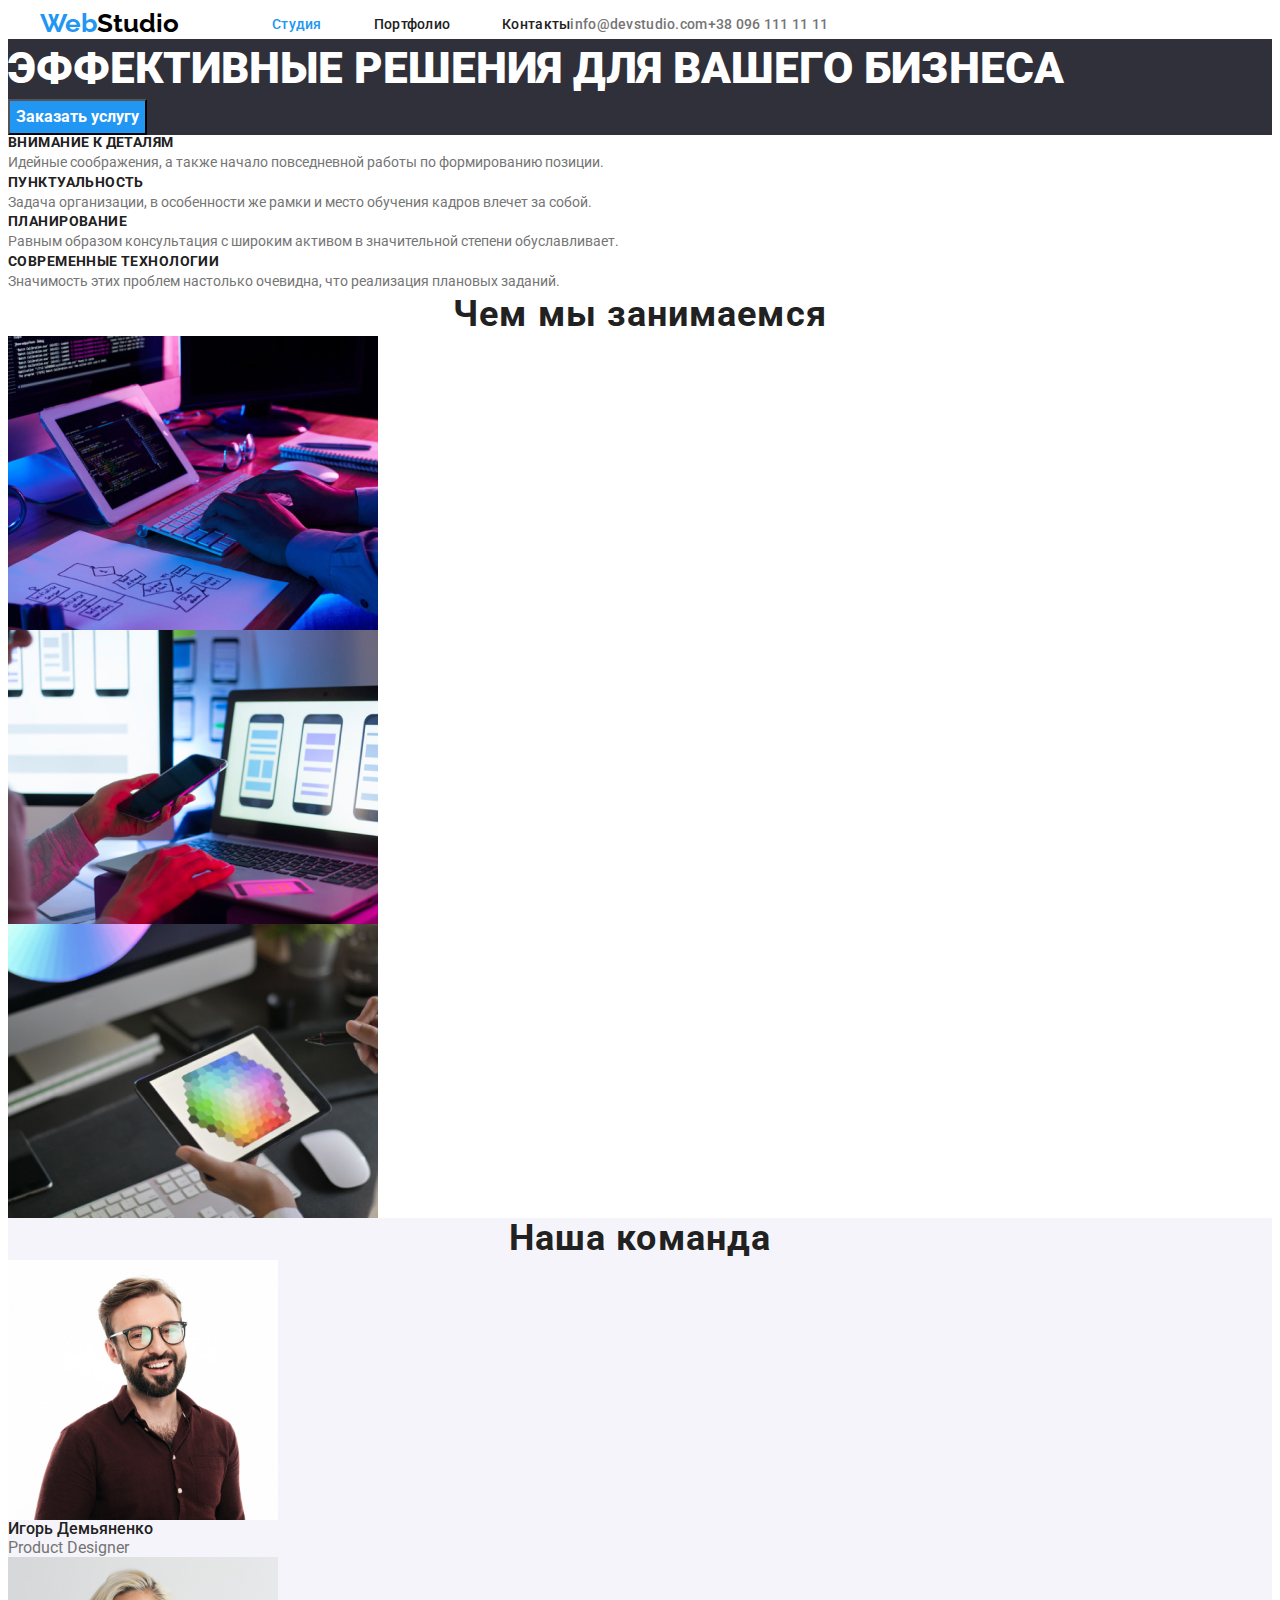
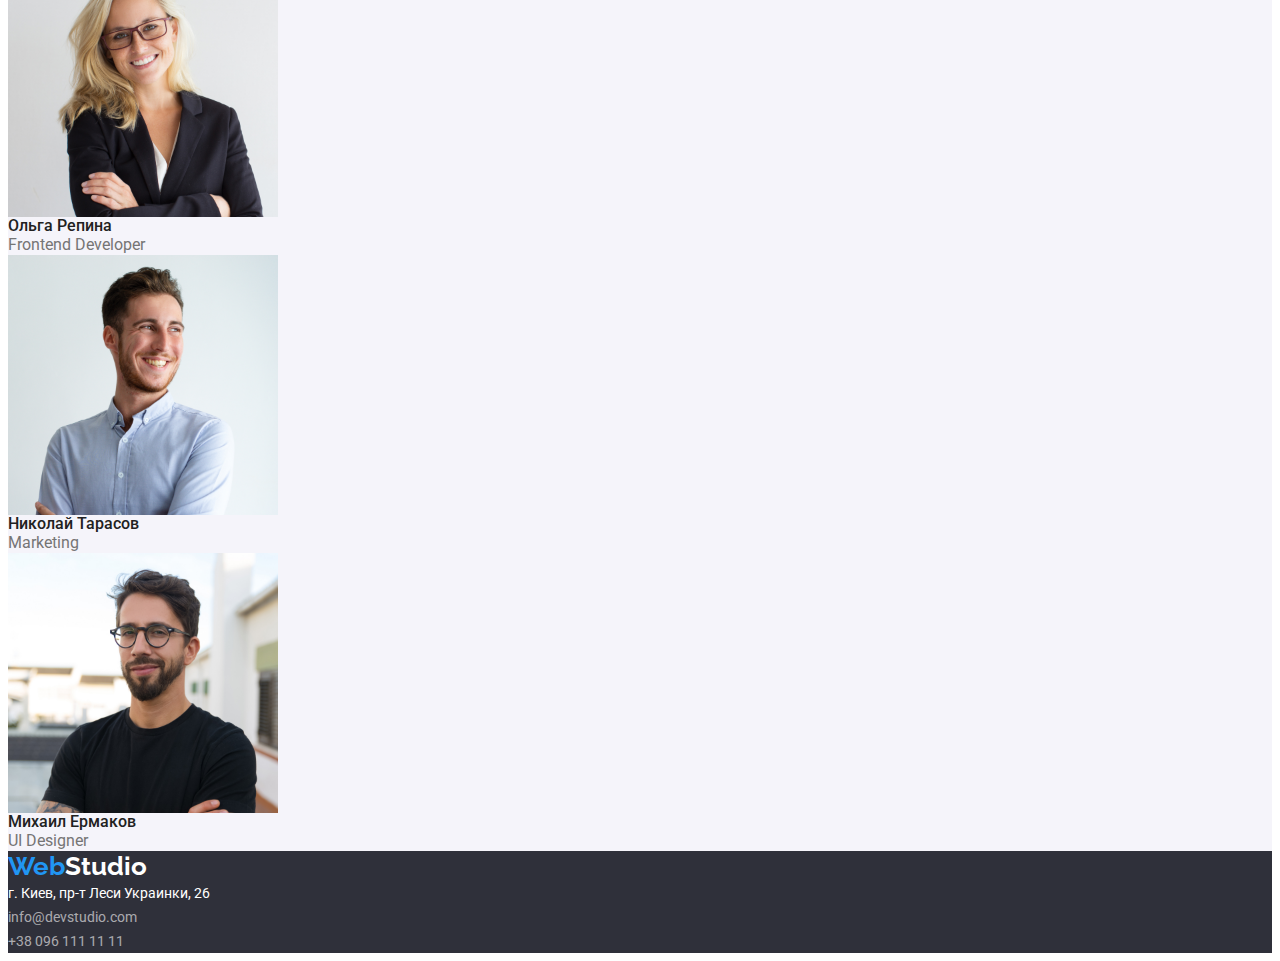
==== index.html @ b684051c "css" ====
<!DOCTYPE html>
<html lang="ru">

<head>
  <meta charset="UTF-8" />
  <meta http-equiv="X-UA-Compatible" content="IE=edge" />
  <meta name="viewport" content="width=device-width, initial-scale=1.0" />
  <title>Студия</title>
  <link rel="preconnect" href="https://fonts.gstatic.com">
  <link rel="preconnect" href="https://fonts.gstatic.com">
  <link
    href="https://fonts.googleapis.com/css2?family=Raleway:wght@400;700&family=Roboto:wght@400;500;700;900&display=swap"
    rel="stylesheet">

  <link rel="stylesheet" href="https://cdnjs.cloudflare.com/ajax/libs/modern-normalize/1.0.0/modern-normalize.min.css"
    integrity="sha512-ISS7cAi1PEhQ8jnbJpJZMd29NlhNj4AWYyLOSp2CE/CsHxTCu+r+t0D2yoJudVrd0/8fTVPUVDzY5Tvli75u/g=="
    crossorigin="anonymous" />
  <link rel="stylesheet" href="./css/styles.css">
</head>

<body class="page">
  <header class="header">
    <div class="container">
      <nav class="navigation">
        <a class="link logo white-logo" href="./index.html"> <span class="logo-color">Web</span>Studio </a>
        <ul class="nav-list list">
          <li class="nav-item">
            <a class="nav-link link active-element" href="./index.html">Студия</a>
          </li>

          <li class="nav-item">
            <a class="nav-link link" href="./portfolio.html">Портфолио</a>
          </li>

          <li class="nav-item">
            <a class="nav-link link" href="">Контакты</a>
          </li>
        </ul>
      </nav>
      <ul class="contact-head list ">
        <li>
          <a class=" mail-link-head link " href="mailto:info@devstudio.com">info@devstudio.com</a>
        </li>
        <li>
          <a class=" tel-link-head link " href="tel:+380961111111">+38 096 111 11 11</a>
        </li>
      </ul>
    </div>

  </header>
  <main>
    <!--HERO-->
    <section class="hero">
      <h1 class="hero-title">ЭФФЕКТИВНЫЕ РЕШЕНИЯ ДЛЯ ВАШЕГО БИЗНЕСА</h1>

      <button class="modal-btn" type="button">Заказать услугу</button>
    </section>
    <!--ADVANTAGES-->
    <section class="advantages">

      <h2 class="visually-hidden">Наши особенности</h2>

      <ul class="list">

        <li class="features">
          <h3 class="features-title">Внимание к деталям</h3>

          <p class="features-paragraph">Идейные соображения, а также начало повседневной работы по
            формированию позиции.</p>
        </li>



        <li class="features">
          <h3 class="features-title">Пунктуальность</h3>
          <p class="features-paragraph">Задача организации, в особенности же рамки и место обучения кадров
            влечет за собой.</p>
        </li>


        <li class="features">
          <h3 class="features-title">Планирование</h3>
          <p class="features-paragraph">Равным образом консультация с широким активом в значительной
            степени обуславливает.</p>
        </li>

        <li class="features">
          <h3 class="features-title">Современные технологии</h3>
          <p class="features-paragraph">Значимость этих проблем настолько очевидна, что реализация плановых
            заданий.</p>
        </li>
      </ul>
    </section>
    <!--ABOUT -->
    <section class="about ">
      <h2 class="title">Чем мы занимаемся</h2>
      <ul class="list">
        <li>
          <img src="./images/about/img-about.jpg" alt="Разработчик пишет код сайта" width="370" height="294" />
        </li>
        <li>
          <img src="./images/about/img-about-test.jpg" alt="Тестировщик проверяет
            работу вебсайта на других устройствах" width="370" height="294" />
        </li>
        <li>
          <img src="./images/about/img-about-des.jpg" alt="Дизайнер подбирает цвета вебсайта" width="370"
            height="294" />
        </li>
      </ul>
    </section>
    <!--OUR-TEAM-->
    <section class="our-team">
      <h2 class="title">Наша команда</h2>
      <ul class="list">
        <li>
          <img src="./images/team/igor-img.jpg" width="270" height="260" alt="Игорь Демьяненко - Дизайнер продуктов" />
          <h3 class="workers-name">Игорь Демьяненко</h3>
          <p lang="en" class="position">Product Designer</p>
        </li>
        <li>
          <img src="./images/team/olga-img.jpg" width="270" height="260" alt="Ольга Репина-фронтенд-разработчик" />
          <h3 class="workers-name">Ольга Репина</h3>
          <p lang="en" class="position">Frontend Developer</p>
        </li>
        <li>
          <img src="./images/team/nikolas-img.jpg" width="270" height="260"
            alt="Николай Тарасов-Маркетинг-UI дизайнер" />

          <h3 class="workers-name">Николай Тарасов</h3>
          <p lang="en" class="position">Marketing</p>
        </li>
        <li>
          <img src="./images/team/misha-img.jpg" width="270" height="260" alt="Михаил Ермаков-UI Designer" />
          <h3 class="workers-name">Михаил Ермаков</h3>
          <p lang="en" class="position">UI Designer</p>
        </li>
      </ul>
    </section>
  </main>
  <!--CONTACTS-->
  <footer class="footer-info">
    <a class="link logo dark-logo " href=""><span class="logo-color">Web</span>Studio </a>
    <address class="contact">
      <ul class="list">
        <li>
          <a class="link address" href="https://goo.gl/maps/Kj9o169cFubhBfax5" target="_blank"
            rel="noopener noreferrer">
            г. Киев, пр-т Леси Украинки, 26
          </a>
        </li>
        <li>
          <a class="link footer-contact" href="mailto:info@devstudio.com">info@devstudio.com</a>
        </li>
        <li>
          <a class="link footer-contact" href="tel:+380961111111">+38 096 111 11 11</a>
        </li>
      </ul>
    </address>
  </footer>
</body>

</html>
---- css/styles.css ----
/* ===============COMPONENTS=============== */
:root {
  --main-font: "Roboto", sans-serif;
  --secondary-font: "Raleway", sans-serif;
  --accent-color: #2196f3;
  --secondary-color: #212121;
  --white-color: #ffffff;
  --black-color: #000000;
  --gray-color: #757575;
}
.container {
  width: 1200px;
  margin: 0 auto;
  padding-left: 15px;
  padding-right: 15px;
}

.list {
  list-style: none;
}

.link {
  text-decoration: none;
}

h1,
h2,
h3,
h4,
h5,
h6,
p {
  margin: 0;
}

ul,
ol,
li {
  margin: 0;
  padding: 0;
}

img {
  display: block;
}

.visually-hidden {
  position: absolute !important;
  clip: rect(1px 1px 1px 1px); /* IE6, IE7 */
  clip: rect(1px, 1px, 1px, 1px);
  padding: 0 !important;
  border: 0 !important;
  height: 1px !important;
  width: 1px !important;
  overflow: hidden;
}
.title {
  font-family: var(--main-font);
  font-weight: 700;
  font-size: 36px;
  line-height: 1.16;
  text-align: center;
  letter-spacing: 0.03em;

  color: var(--secondary-color);
}

.logo-color {
  font-family: var(--secondary-font);
  font-weight: 700;
  font-size: 26px;
  line-height: 1.19;
  color: var(--accent-color);
}
.logo {
  font-family: var(--secondary-font);
  font-weight: 700;
  font-size: 26px;
  line-height: 1.19;
  color: var(--black-color);
}
.logo {
  margin-right: 93px;
}
.white-logo {
  color: var(--black-color);
}
.dark-logo {
  color: var(--white-color);
}

/* ============END COMPONENTS==============*/

/* ========================STYLES INDEX.HTML========================= */
/* ================BODY============= */
.page {
  font-family: var(--main-font);
  background: var(--white-color);
}
/* ================END BODY============= */

/* =========HEADER========= */
.header .container {
  display: flex;
  align-items: center;
}

.navigation {
  display: flex;
  align-items: center;
}

.nav-list {
  display: flex;
  align-items: center;
}

.nav-item:not(:last-child) {
  margin-right: 52px;
}

.contact-head {
  display: flex;
  align-items: center;
}
.nav-link {
  font-family: var(--main-font);
  font-weight: 500;
  font-size: 14px;
  line-height: 1.14;
  letter-spacing: 0.02em;
  color: var(--secondary-color);
}

.nav-link:hover,
.nav-link:focus {
  color: var(--accent-color);
}

.mail-link-head {
  font-family: var(--main-font);
  font-weight: 500;
  font-size: 14px;
  line-height: 1.14;
  letter-spacing: 0.02em;
  color: var(--gray-color);
  margin-left: auto;
}

.mail-link-head:hover,
.mail-link-head:focus {
  color: var(--accent-color);
}
.tel-link-head {
  font-family: var(--main-font);
  font-weight: 500;
  font-size: 14px;
  line-height: 1.14;
  letter-spacing: 0.02em;

  color: var(--gray-color);
}
.tel-link-head:hover,
.tel-link-head:focus {
  color: var(--accent-color);
}

/* =========END HEADER========= */

/* =========HERO========= */
.hero {
  background: #2f303a;
}
.hero-title {
  font-family: var(--main-font);
  font-weight: 900;
  font-size: 44px;
  line-height: 1.36;
  color: var(--white-color);
}

.modal-btn {
  font-family: var(--main-font);
  font-weight: 700;
  font-size: 16px;
  line-height: 1.87;
  color: var(--white-color);
  background-color: var(--accent-color);
}
.modal-btn {
  cursor: pointer;
}

/* =========END HERO========= */

/* =========ADVANTAGES======= */
.advantages {
}
.features-title {
  font-family: var(--main-font);
  font-weight: 700;
  font-size: 14px;
  line-height: 1.14;
  letter-spacing: 0.03em;
  text-transform: uppercase;
  color: var(--secondary-color);
}
.features-paragraph {
  font-family: var(--main-font);
  font-weight: 400;
  font-size: 14px;
  line-height: 1.71;
  color: var(--gray-color);
}

/*======= END ADVANTAGES===== */

/* ========ABOUT======== */
.about {
}

/* ========END ABOUT======= */

/* =========OUR TEAM========= */
.our-team {
  background: #f5f4fa;
}
.workers-name {
  font-family: var(--main-font);
  font-weight: 500;
  font-size: 16px;
  line-height: 1.18;
  color: var(--secondary-color);
}
.position {
  font-family: var(--main-font);
  font-weight: 400;
  font-size: 16px;
  line-height: 1.18;
  color: var(--gray-color);
}

/* ========= END OUR TEAM========= */
/* ==========CONTACTS==========*/
.footer-info {
  background: #2f303a;
}
.contact {
  font-style: normal;
}
.address {
  font-family: var(--main-font);
  font-weight: 400;
  font-size: 14px;
  line-height: 1.71;
  color: var(--white-color);
}
.footer-contact {
  font-family: var(--main-font);
  font-weight: 400;
  font-size: 14px;
  line-height: 1.71;
  color: #ffffff99;
}
/* ==========END CONTACTS==========*/
/* ========================END STYLES INDEX.HTML========================= */

/* ==============================PORTFOLIO============================== */
/* =====================HEADER PORTFOLIO===================== */
/* =====================active element відповідає за підсвітку силок================*/
.active-element {
  color: var(--accent-color);
}
/* =====================END HEADER PORTFOLIO===================== */

/* =================MAIN SEACTION====================== */
.filters {
  color: var(--secondary-color);
  background: #f5f4fa;
}
.filters:hover,
.filters:focus {
  color: floralwhite;
  background: var(--accent-color);
}
.filters {
  cursor: pointer;
}
.photo-title {
  font-family: var(--main-font);
  font-weight: 700;
  font-size: 18px;
  line-height: 2;
  color: var(--secondary-color);
}
.photo-paragraph {
  font-family: var(--main-font);
  font-weight: 400;
  font-size: 16px;
  line-height: 1.87;
  color: var(--gray-color);
}

/* =================END MAIN SEACTION===================*/ ;
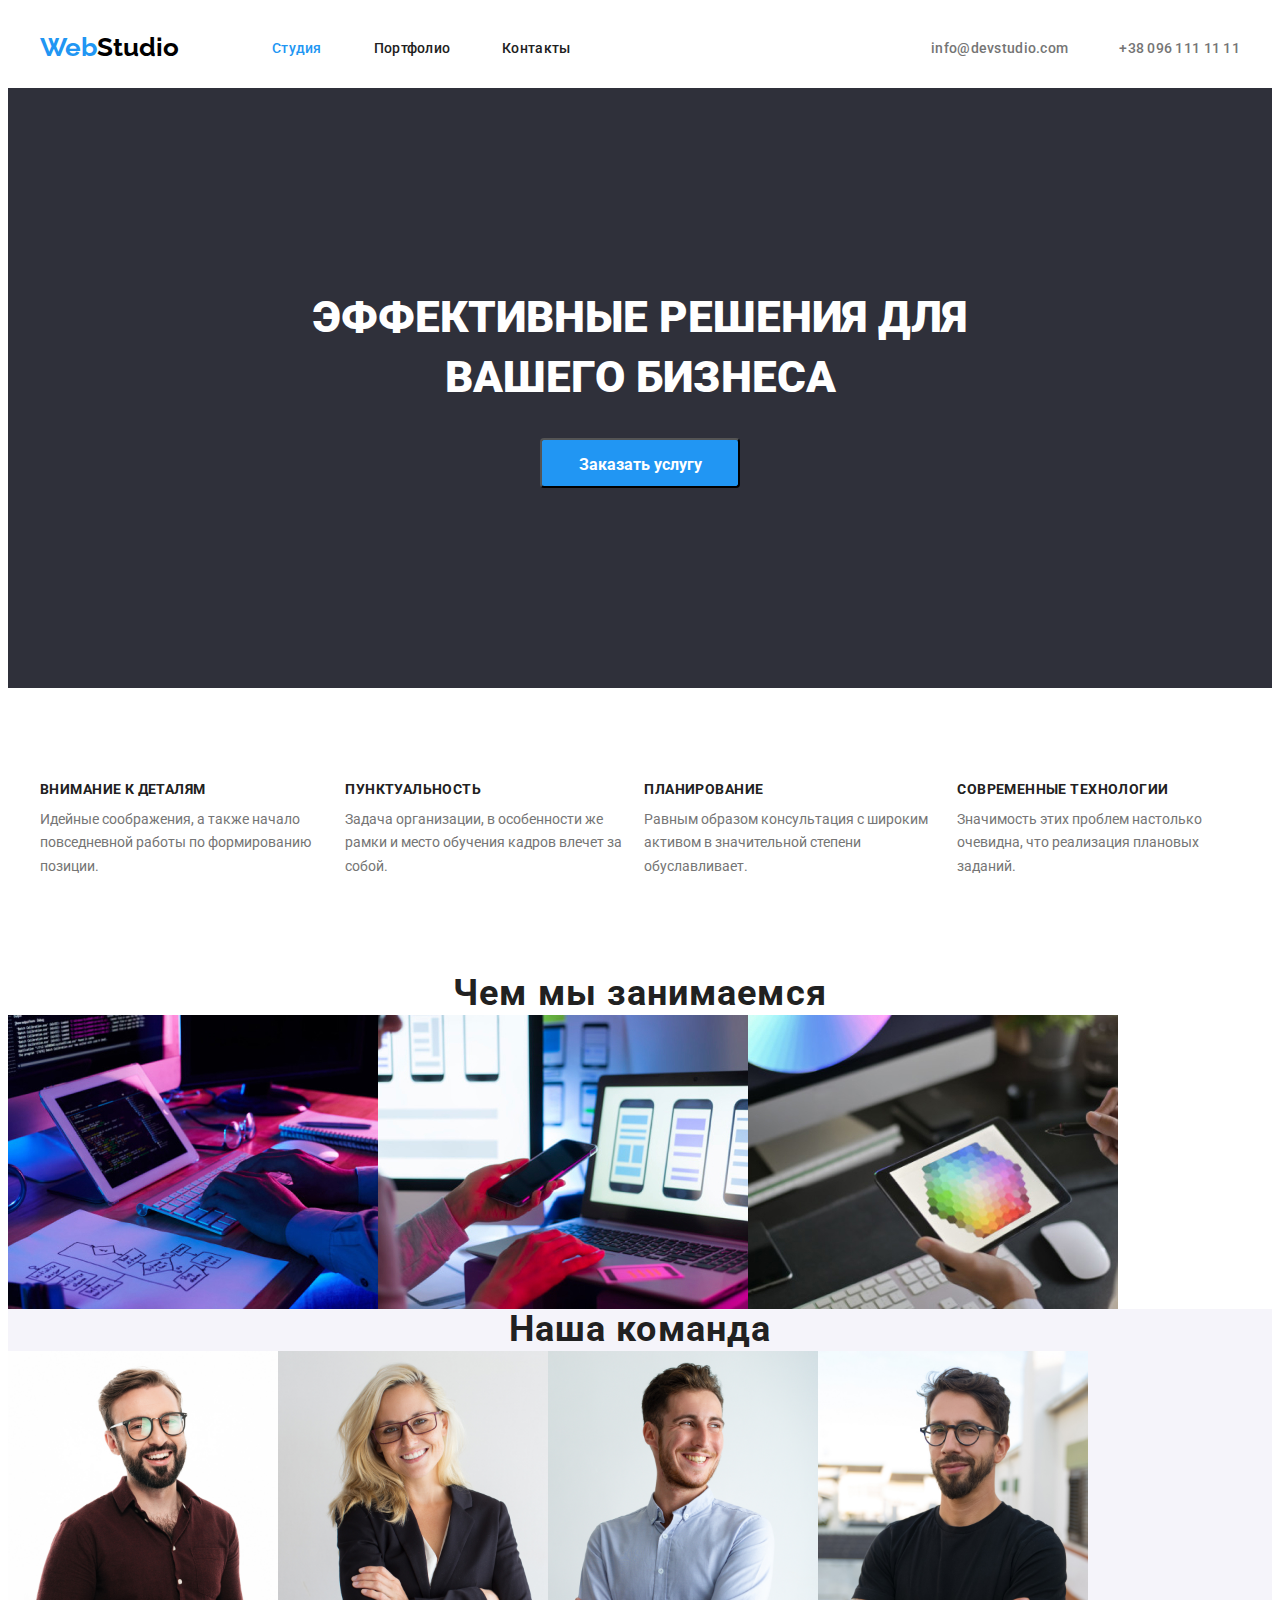
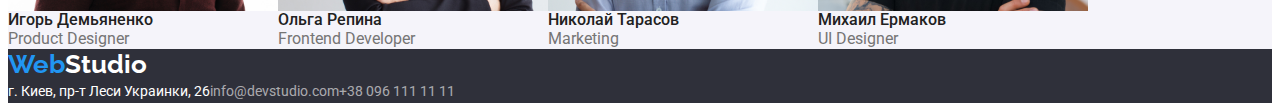
==== commit 8bbd7ff0: "flax" ====
--- a/index.html
+++ b/index.html
@@ -51,45 +51,55 @@
   <main>
     <!--HERO-->
     <section class="hero">
-      <h1 class="hero-title">ЭФФЕКТИВНЫЕ РЕШЕНИЯ ДЛЯ ВАШЕГО БИЗНЕСА</h1>
+      <div class="container">
+        <h1 class="hero-title">ЭФФЕКТИВНЫЕ РЕШЕНИЯ ДЛЯ ВАШЕГО БИЗНЕСА</h1>
 
-      <button class="modal-btn" type="button">Заказать услугу</button>
+        <button class="modal-btn" type="button">Заказать услугу</button>
+
+
+      </div>
+
     </section>
     <!--ADVANTAGES-->
     <section class="advantages">
 
-      <h2 class="visually-hidden">Наши особенности</h2>
+      <div class="container">
 
-      <ul class="list">
+        <h2 class="visually-hidden">Наши особенности</h2>
 
-        <li class="features">
-          <h3 class="features-title">Внимание к деталям</h3>
+        <ul class="list">
 
-          <p class="features-paragraph">Идейные соображения, а также начало повседневной работы по
-            формированию позиции.</p>
-        </li>
+          <li class="features">
+            <h3 class="features-title">Внимание к деталям</h3>
+
+            <p class="features-paragraph">Идейные соображения, а также начало повседневной работы по
+              формированию позиции.</p>
+          </li>
 
 
 
-        <li class="features">
-          <h3 class="features-title">Пунктуальность</h3>
-          <p class="features-paragraph">Задача организации, в особенности же рамки и место обучения кадров
-            влечет за собой.</p>
-        </li>
+          <li class="features">
+            <h3 class="features-title">Пунктуальность</h3>
+            <p class="features-paragraph">Задача организации, в особенности же рамки и место обучения кадров
+              влечет за собой.</p>
+          </li>
 
 
-        <li class="features">
-          <h3 class="features-title">Планирование</h3>
-          <p class="features-paragraph">Равным образом консультация с широким активом в значительной
-            степени обуславливает.</p>
-        </li>
+          <li class="features">
+            <h3 class="features-title">Планирование</h3>
+            <p class="features-paragraph">Равным образом консультация с широким активом в значительной
+              степени обуславливает.</p>
+          </li>
 
-        <li class="features">
-          <h3 class="features-title">Современные технологии</h3>
-          <p class="features-paragraph">Значимость этих проблем настолько очевидна, что реализация плановых
-            заданий.</p>
-        </li>
-      </ul>
+          <li class="features">
+            <h3 class="features-title">Современные технологии</h3>
+            <p class="features-paragraph">Значимость этих проблем настолько очевидна, что реализация плановых
+              заданий.</p>
+          </li>
+        </ul>
+
+      </div>
+
     </section>
     <!--ABOUT -->
     <section class="about ">
--- a/css/styles.css
+++ b/css/styles.css
@@ -43,6 +43,10 @@
 img {
   display: block;
 }
+.header {
+  padding-top: 24px;
+  padding-bottom: 25px;
+}
 
 .visually-hidden {
   position: absolute !important;
@@ -103,6 +107,7 @@
 .header .container {
   display: flex;
   align-items: center;
+  justify-content: space-between;
 }
 
 .navigation {
@@ -122,8 +127,12 @@
 .contact-head {
   display: flex;
   align-items: center;
+  margin-left: auto;
 }
 .nav-link {
+  padding-top: 32px;
+  padding-bottom: 32px;
+
   font-family: var(--main-font);
   font-weight: 500;
   font-size: 14px;
@@ -138,13 +147,15 @@
 }
 
 .mail-link-head {
+  padding-top: 32px;
+  padding-bottom: 32px;
   font-family: var(--main-font);
   font-weight: 500;
   font-size: 14px;
   line-height: 1.14;
   letter-spacing: 0.02em;
   color: var(--gray-color);
-  margin-left: auto;
+  margin-right: 51px;
 }
 
 .mail-link-head:hover,
@@ -152,6 +163,8 @@
   color: var(--accent-color);
 }
 .tel-link-head {
+  padding-top: 32px;
+  padding-bottom: 32px;
   font-family: var(--main-font);
   font-weight: 500;
   font-size: 14px;
@@ -169,9 +182,15 @@
 
 /* =========HERO========= */
 .hero {
+  padding-top: 200px;
+  padding-bottom: 200px;
+  text-align: center;
   background: #2f303a;
 }
 .hero-title {
+  max-width: 696px;
+  margin: auto;
+  text-align: center;
   font-family: var(--main-font);
   font-weight: 900;
   font-size: 44px;
@@ -180,6 +199,10 @@
 }
 
 .modal-btn {
+  display: inline-block;
+  min-width: 200px;
+  height: 50px;
+  border-radius: 4px;
   font-family: var(--main-font);
   font-weight: 700;
   font-size: 16px;
@@ -190,11 +213,28 @@
 .modal-btn {
   cursor: pointer;
 }
+.modal-btn {
+  margin-top: 30px;
+  padding-top: 10px;
+  padding-right: 32px;
+  padding-bottom: 10px;
+  padding-left: 32px;
+}
 
 /* =========END HERO========= */
 
 /* =========ADVANTAGES======= */
 .advantages {
+  padding-top: 94px;
+  padding-bottom: 94px;
+}
+
+.list {
+  display: flex;
+  margin: 0;
+}
+.features-paragraph:not(:last-child) {
+  margin-right: 30px;
 }
 .features-title {
   font-family: var(--main-font);
@@ -204,6 +244,7 @@
   letter-spacing: 0.03em;
   text-transform: uppercase;
   color: var(--secondary-color);
+  margin-bottom: 10px;
 }
 .features-paragraph {
   font-family: var(--main-font);
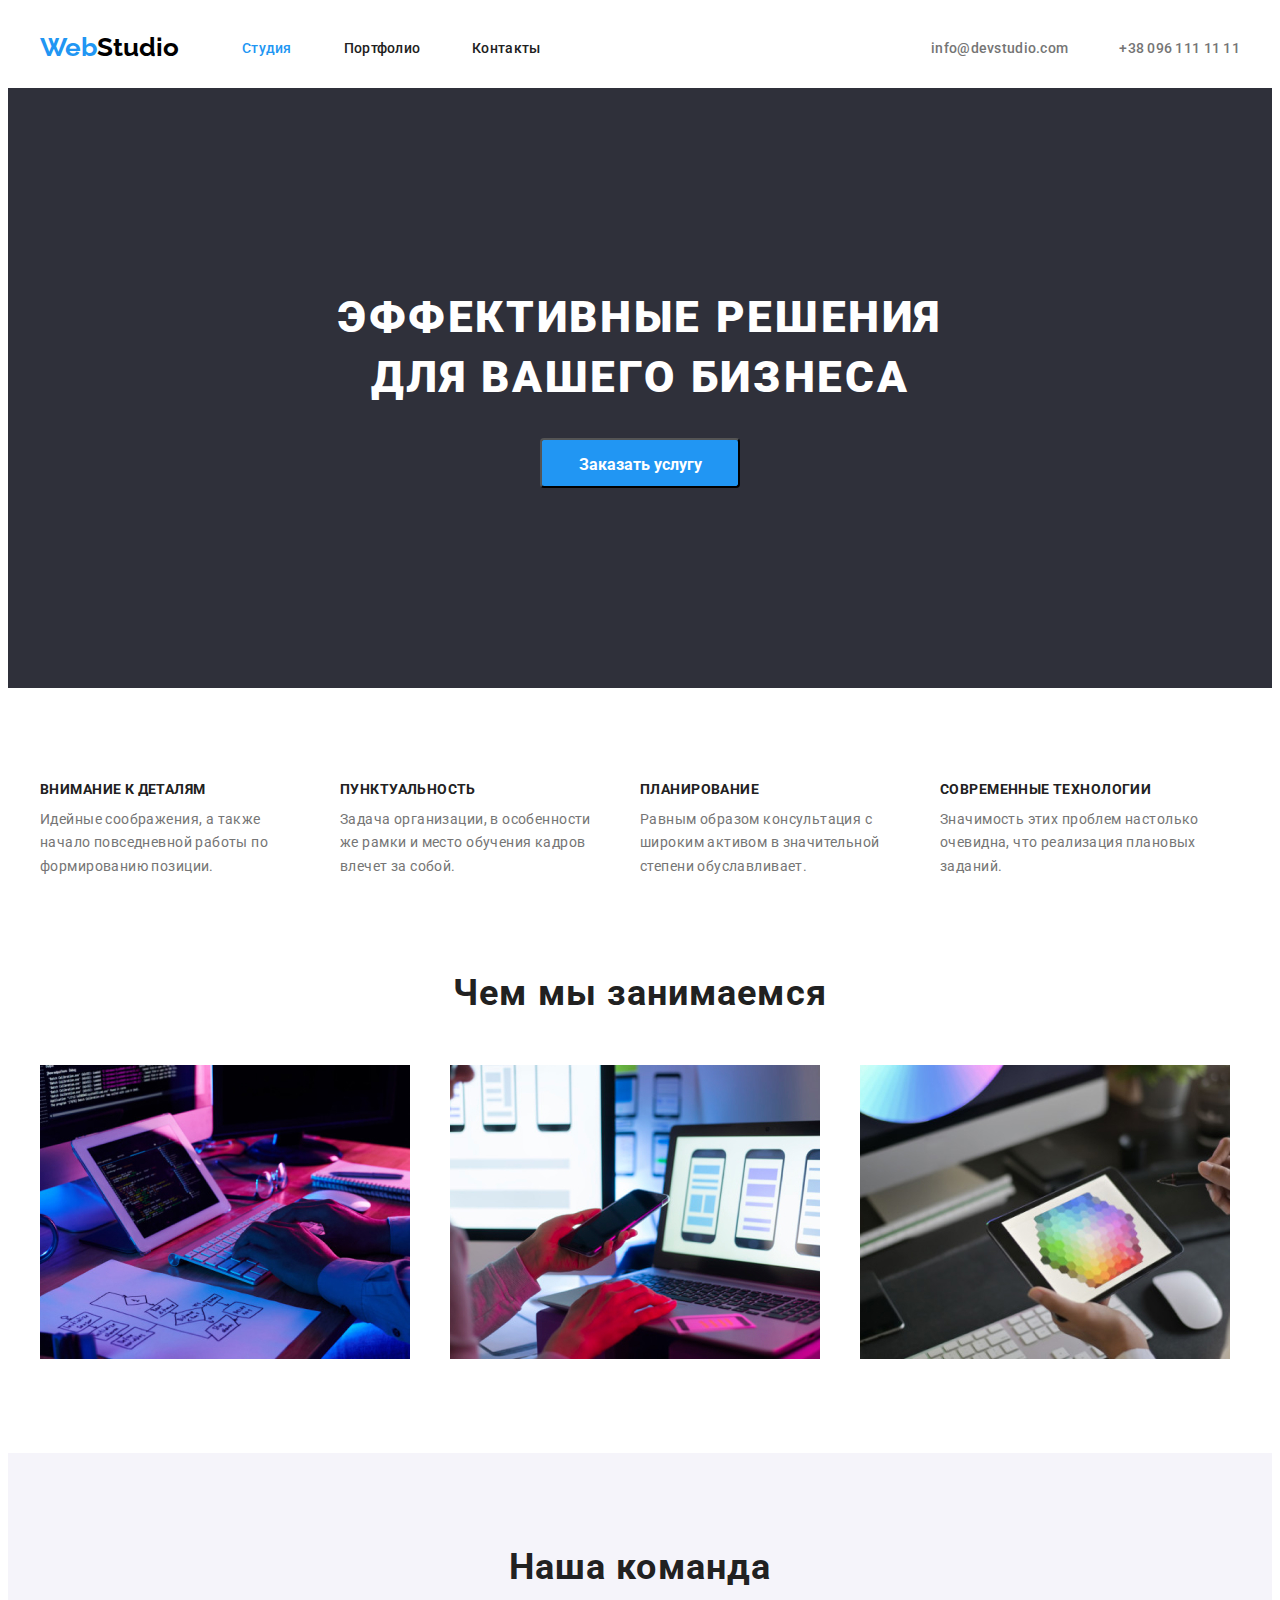
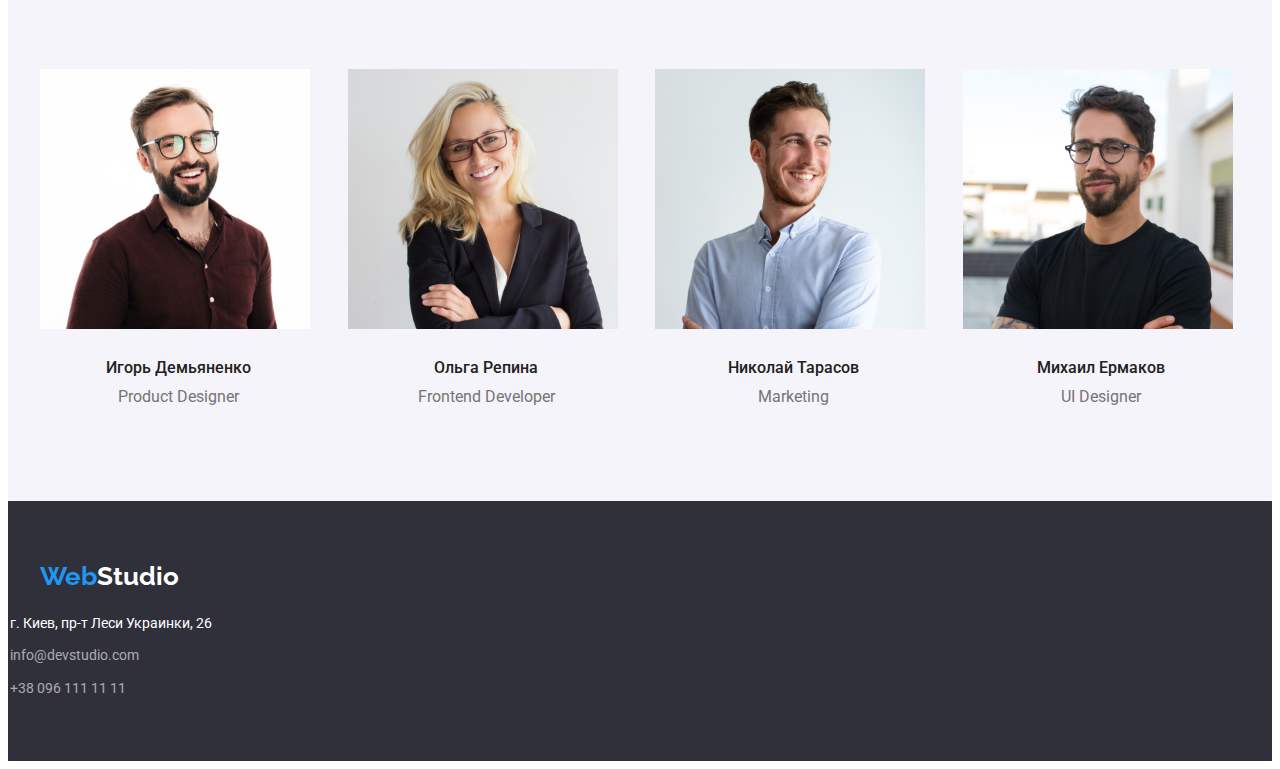
==== commit 4759b0d6: "Йдем далі" ====
--- a/index.html
+++ b/index.html
@@ -22,7 +22,7 @@
   <header class="header">
     <div class="container">
       <nav class="navigation">
-        <a class="link logo white-logo" href="./index.html"> <span class="logo-color">Web</span>Studio </a>
+        <a class="link logo white-logo logo-margin" href="./index.html"> <span class="logo-color">Web</span>Studio </a>
         <ul class="nav-list list">
           <li class="nav-item">
             <a class="nav-link link active-element" href="./index.html">Студия</a>
@@ -52,7 +52,7 @@
     <!--HERO-->
     <section class="hero">
       <div class="container">
-        <h1 class="hero-title">ЭФФЕКТИВНЫЕ РЕШЕНИЯ ДЛЯ ВАШЕГО БИЗНЕСА</h1>
+        <h1 class="hero-title">Эффективные решения для вашего бизнеса</h1>
 
         <button class="modal-btn" type="button">Заказать услугу</button>
 
@@ -103,69 +103,102 @@
     </section>
     <!--ABOUT -->
     <section class="about ">
-      <h2 class="title">Чем мы занимаемся</h2>
-      <ul class="list">
-        <li>
-          <img src="./images/about/img-about.jpg" alt="Разработчик пишет код сайта" width="370" height="294" />
-        </li>
-        <li>
-          <img src="./images/about/img-about-test.jpg" alt="Тестировщик проверяет
+      <div class="container">
+        <h2 class="title title-about ">Чем мы занимаемся</h2>
+        <ul class="list">
+          <li class="img-about">
+            <img src="./images/about/img-about.jpg" alt="Разработчик пишет код сайта" width="370" height="294" />
+          </li>
+          <li class="img-about">
+            <img src="./images/about/img-about-test.jpg" alt="Тестировщик проверяет
             работу вебсайта на других устройствах" width="370" height="294" />
-        </li>
-        <li>
-          <img src="./images/about/img-about-des.jpg" alt="Дизайнер подбирает цвета вебсайта" width="370"
-            height="294" />
-        </li>
-      </ul>
+          </li>
+          <li class="img-about">
+            <img src="./images/about/img-about-des.jpg" alt="Дизайнер подбирает цвета вебсайта" width="370"
+              height="294" />
+          </li>
+        </ul>
+      </div>
+
     </section>
     <!--OUR-TEAM-->
     <section class="our-team">
-      <h2 class="title">Наша команда</h2>
-      <ul class="list">
-        <li>
-          <img src="./images/team/igor-img.jpg" width="270" height="260" alt="Игорь Демьяненко - Дизайнер продуктов" />
-          <h3 class="workers-name">Игорь Демьяненко</h3>
-          <p lang="en" class="position">Product Designer</p>
-        </li>
-        <li>
-          <img src="./images/team/olga-img.jpg" width="270" height="260" alt="Ольга Репина-фронтенд-разработчик" />
-          <h3 class="workers-name">Ольга Репина</h3>
-          <p lang="en" class="position">Frontend Developer</p>
-        </li>
-        <li>
-          <img src="./images/team/nikolas-img.jpg" width="270" height="260"
-            alt="Николай Тарасов-Маркетинг-UI дизайнер" />
-
-          <h3 class="workers-name">Николай Тарасов</h3>
-          <p lang="en" class="position">Marketing</p>
-        </li>
-        <li>
-          <img src="./images/team/misha-img.jpg" width="270" height="260" alt="Михаил Ермаков-UI Designer" />
-          <h3 class="workers-name">Михаил Ермаков</h3>
-          <p lang="en" class="position">UI Designer</p>
-        </li>
-      </ul>
+      <div class="container">
+        <h2 class="title title-team">Наша команда</h2>
+        <ul class="list">
+          <li class="team-img">
+            <img src="./images/team/igor-img.jpg" width="270" height="260"
+              alt="Игорь Демьяненко - Дизайнер продуктов" />
+            <div class="team-list-content">
+              <h3 class="workers-name">Игорь Демьяненко</h3>
+              <p lang="en" class="position">Product Designer</p>
+            </div>
+
+
+          </li>
+          <li class="team-img">
+            <img src="./images/team/olga-img.jpg" width="270" height="260" alt="Ольга Репина-фронтенд-разработчик" />
+            <div class="team-list-content">
+              <h3 class="workers-name">Ольга Репина</h3>
+              <p lang="en" class="position">Frontend Developer</p>
+
+            </div>
+
+          </li>
+          <li class="team-img">
+            <img src="./images/team/nikolas-img.jpg" width="270" height="260"
+              alt="Николай Тарасов-Маркетинг-UI дизайнер" />
+            <div class="team-list-content">
+              <h3 class="workers-name">Николай Тарасов</h3>
+              <p lang="en" class="position">Marketing</p>
+
+            </div>
+
+          </li>
+          <li class="team-img">
+            <img src="./images/team/misha-img.jpg" width="270" height="260" alt="Михаил Ермаков-UI Designer" />
+
+            <div class="team-list-content">
+              <h3 class="workers-name">Михаил Ермаков</h3>
+              <p lang="en" class="position">UI Designer</p>
+
+            </div>
+
+          </li>
+        </ul>
+
+      </div>
+
     </section>
   </main>
   <!--CONTACTS-->
   <footer class="footer-info">
-    <a class="link logo dark-logo " href=""><span class="logo-color">Web</span>Studio </a>
-    <address class="contact">
-      <ul class="list">
-        <li>
-          <a class="link address" href="https://goo.gl/maps/Kj9o169cFubhBfax5" target="_blank"
-            rel="noopener noreferrer">
-            г. Киев, пр-т Леси Украинки, 26
-          </a>
-        </li>
-        <li>
-          <a class="link footer-contact" href="mailto:info@devstudio.com">info@devstudio.com</a>
-        </li>
-        <li>
-          <a class="link footer-contact" href="tel:+380961111111">+38 096 111 11 11</a>
-        </li>
-      </ul>
-    </address>
+    <div class="container">
+      <div>
+        <a class="link logo dark-logo logo-footer " href="./index.html">
+          <span class="logo-color">Web</span>Studio </a>
+      </div>
+
+      <address class="contact">
+        <ul class="list address-map">
+          <li class="list-item-contact">
+            <a class="link address" href="https://goo.gl/maps/Kj9o169cFubhBfax5" target="_blank"
+              rel="noopener noreferrer">
+              г. Киев, пр-т Леси Украинки, 26
+            </a>
+          </li>
+          <li class="contact-footer list-item-contact">
+            <a class="link footer-contact" href="mailto:info@devstudio.com">info@devstudio.com</a>
+          </li>
+          <li class="contact-footer list-item-contact">
+            <a class="link footer-contact" href="tel:+380961111111">+38 096 111 11 11</a>
+          </li>
+        </ul>
+      </address>
+    </div>
+
+
+
   </footer>
 </body>
 
--- a/css/styles.css
+++ b/css/styles.css
@@ -46,6 +46,7 @@
 .header {
   padding-top: 24px;
   padding-bottom: 25px;
+  /* border: 1px solid #ececec; */
 }
 
 .visually-hidden {
@@ -83,7 +84,7 @@
   line-height: 1.19;
   color: var(--black-color);
 }
-.logo {
+.logo-margin {
   margin-right: 93px;
 }
 .white-logo {
@@ -188,14 +189,17 @@
   background: #2f303a;
 }
 .hero-title {
-  max-width: 696px;
-  margin: auto;
-  text-align: center;
-  font-family: var(--main-font);
   font-weight: 900;
   font-size: 44px;
   line-height: 1.36;
+  text-transform: uppercase;
   color: var(--white-color);
+  max-width: 696px;
+  margin-left: auto;
+  margin-right: auto;
+  text-align: center;
+  letter-spacing: 0.06em;
+  font-family: var(--main-font);
 }
 
 .modal-btn {
@@ -225,17 +229,16 @@
 
 /* =========ADVANTAGES======= */
 .advantages {
+  display: flex;
   padding-top: 94px;
   padding-bottom: 94px;
 }
 
 .list {
   display: flex;
-  margin: 0;
-}
-.features-paragraph:not(:last-child) {
-  margin-right: 30px;
-}
+  margin-left: -30px;
+}
+
 .features-title {
   font-family: var(--main-font);
   font-weight: 700;
@@ -252,19 +255,47 @@
   font-size: 14px;
   line-height: 1.71;
   color: var(--gray-color);
+  letter-spacing: 0.03em;
+}
+.features {
+  max-width: 270px;
+  flex-basis: calc(100% / 4 - 30px);
+  margin-left: 30px;
 }
 
 /*======= END ADVANTAGES===== */
 
 /* ========ABOUT======== */
-.about {
-}
-
+.title-about {
+  margin-bottom: 50px;
+}
+.img-about {
+  flex-basis: calc(100% / 3 - 30px);
+  margin-left: 30px;
+  padding-bottom: 94px;
+}
 /* ========END ABOUT======= */
 
 /* =========OUR TEAM========= */
+.team-list-content {
+  padding-top: 30px;
+  /* padding-bottom: 10px; */
+  text-align: center;
+}
+
+.title-team {
+  margin-bottom: 50px;
+}
+.team-img {
+  padding-top: 30px;
+  flex-basis: calc(100% / 4 - 30px);
+  margin-left: 30px;
+}
 .our-team {
   background: #f5f4fa;
+  display: flex;
+  padding-top: 94px;
+  padding-bottom: 94px;
 }
 .workers-name {
   font-family: var(--main-font);
@@ -272,6 +303,7 @@
   font-size: 16px;
   line-height: 1.18;
   color: var(--secondary-color);
+  padding-bottom: 10px;
 }
 .position {
   font-family: var(--main-font);
@@ -285,10 +317,28 @@
 /* ==========CONTACTS==========*/
 .footer-info {
   background: #2f303a;
-}
+  padding-top: 60px;
+  padding-bottom: 60px;
+}
+
 .contact {
   font-style: normal;
 }
+
+.logo-footer {
+  display: block;
+  margin-bottom: 20px;
+}
+.address-map,
+.list-item-contact,
+.footer-contact {
+  display: flex;
+  flex-direction: column;
+}
+
+.list-item-contact:not(:last-child) {
+  margin-bottom: 9px;
+}
 .address {
   font-family: var(--main-font);
   font-weight: 400;
@@ -296,12 +346,14 @@
   line-height: 1.71;
   color: var(--white-color);
 }
+
 .footer-contact {
   font-family: var(--main-font);
   font-weight: 400;
   font-size: 14px;
   line-height: 1.71;
   color: #ffffff99;
+  display: block;
 }
 /* ==========END CONTACTS==========*/
 /* ========================END STYLES INDEX.HTML========================= */
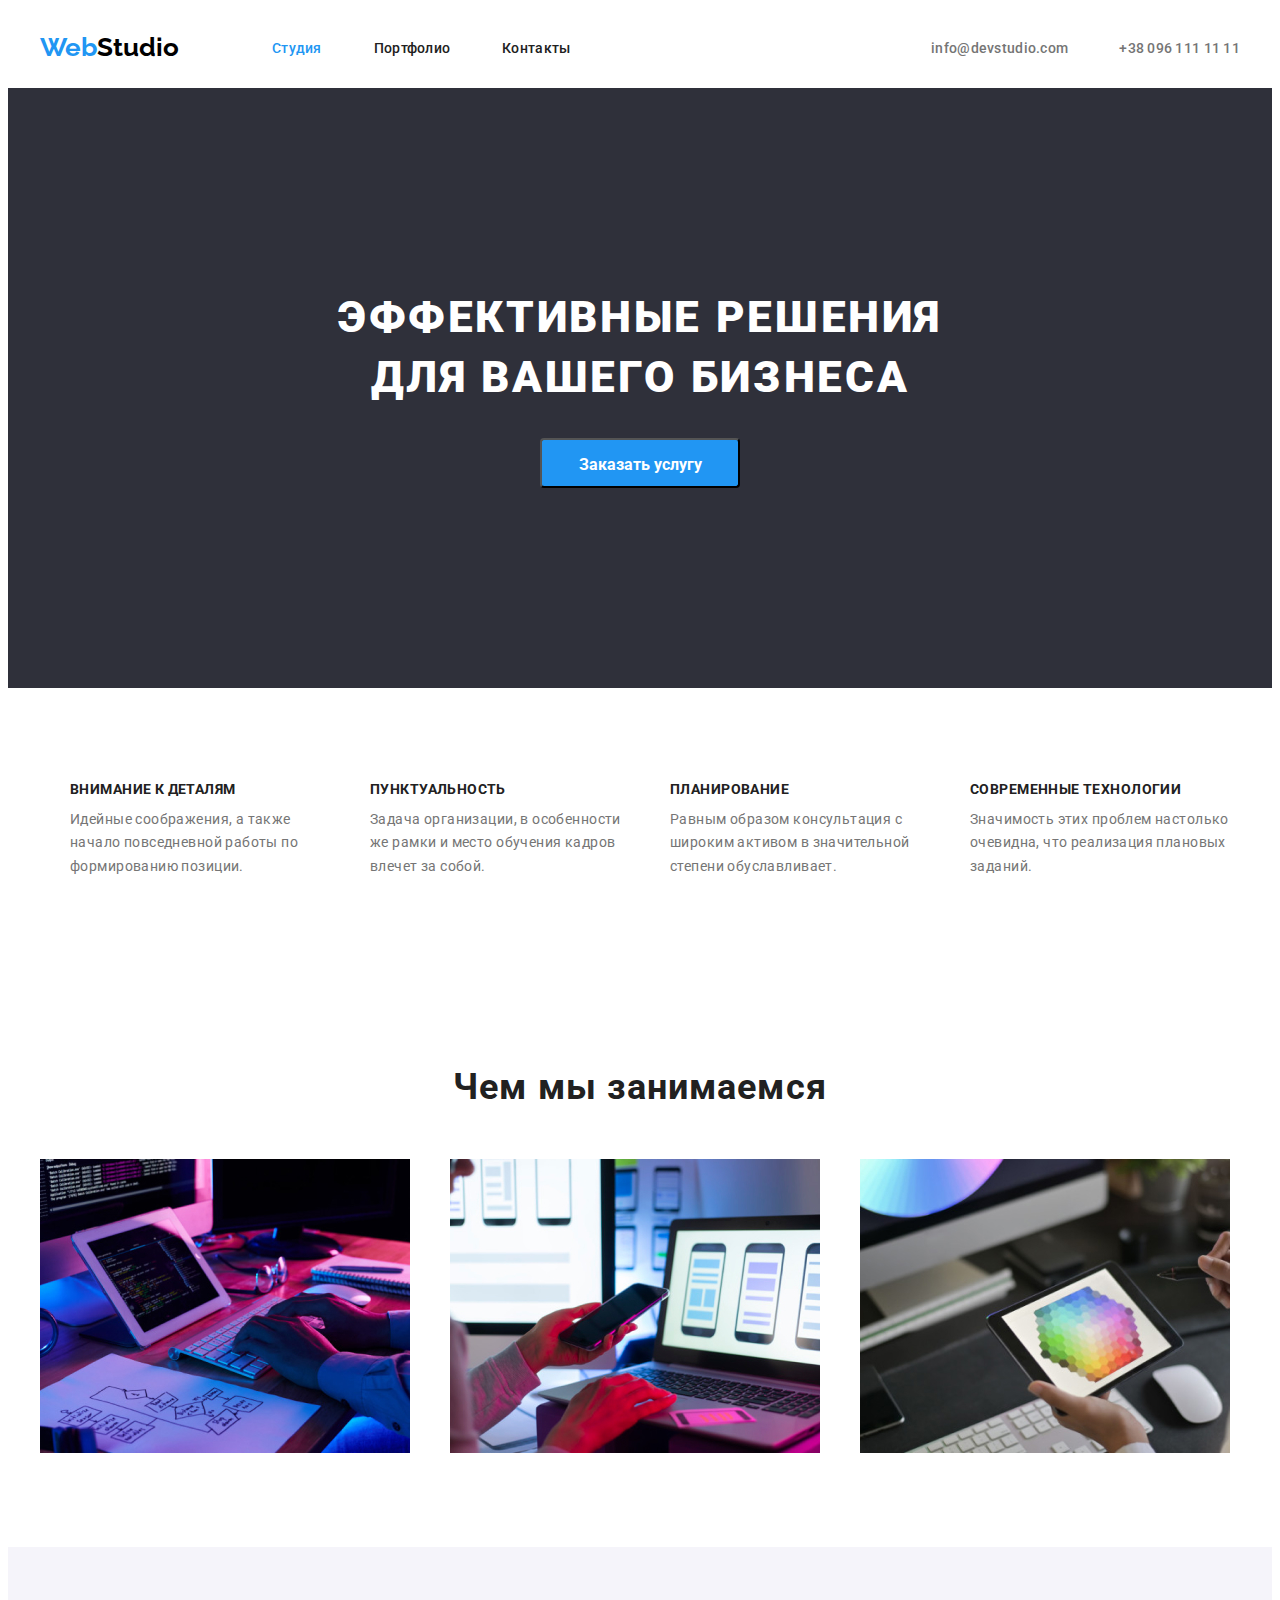
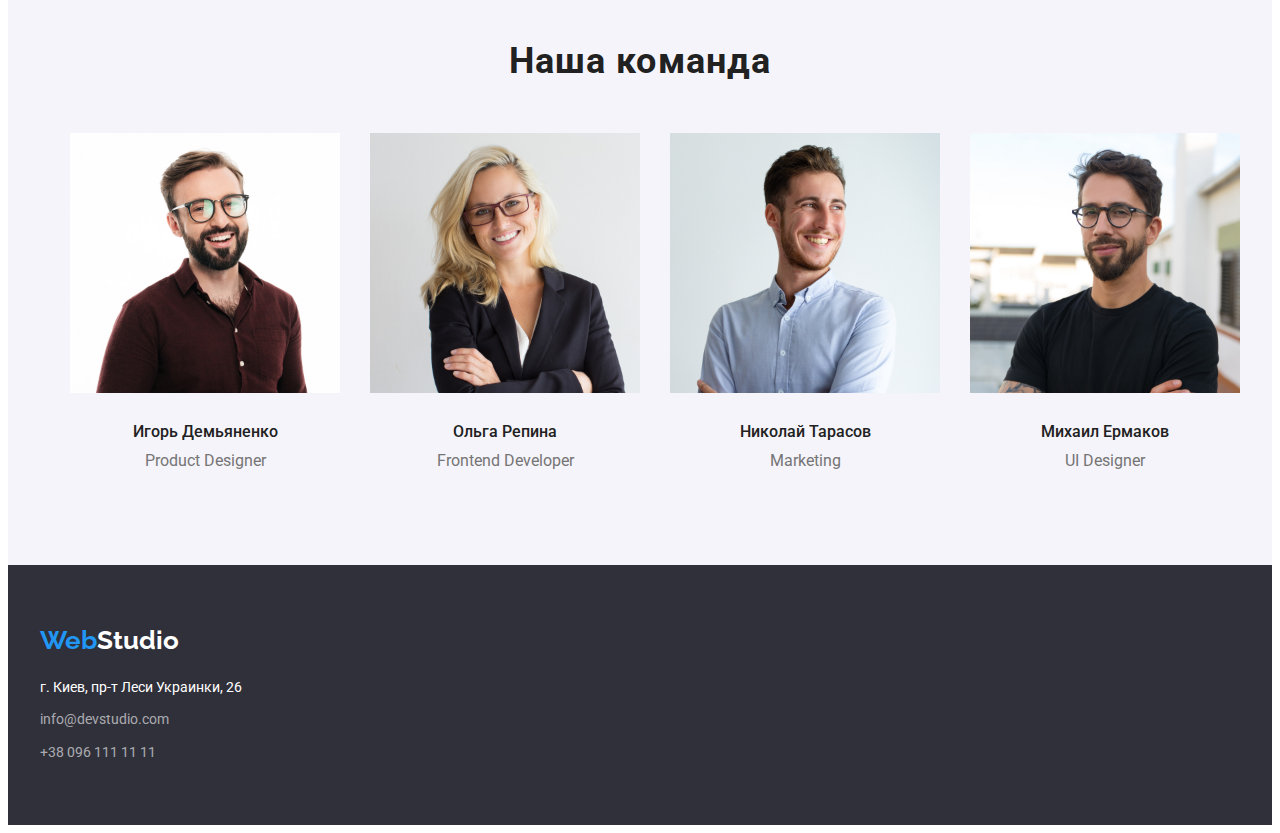
==== commit f88282c7: "finish" ====
--- a/index.html
+++ b/index.html
@@ -105,7 +105,7 @@
     <section class="about ">
       <div class="container">
         <h2 class="title title-about ">Чем мы занимаемся</h2>
-        <ul class="list">
+        <ul class="list list-about">
           <li class="img-about">
             <img src="./images/about/img-about.jpg" alt="Разработчик пишет код сайта" width="370" height="294" />
           </li>
--- a/css/styles.css
+++ b/css/styles.css
@@ -236,7 +236,6 @@
 
 .list {
   display: flex;
-  margin-left: -30px;
 }
 
 .features-title {
@@ -258,7 +257,6 @@
   letter-spacing: 0.03em;
 }
 .features {
-  max-width: 270px;
   flex-basis: calc(100% / 4 - 30px);
   margin-left: 30px;
 }
@@ -266,20 +264,23 @@
 /*======= END ADVANTAGES===== */
 
 /* ========ABOUT======== */
+.list-about {
+  padding-bottom: 94px;
+  margin-left: -30px;
+}
 .title-about {
   margin-bottom: 50px;
+  padding-top: 94px;
 }
 .img-about {
   flex-basis: calc(100% / 3 - 30px);
   margin-left: 30px;
-  padding-bottom: 94px;
 }
 /* ========END ABOUT======= */
 
 /* =========OUR TEAM========= */
 .team-list-content {
   padding-top: 30px;
-  /* padding-bottom: 10px; */
   text-align: center;
 }
 
@@ -287,7 +288,6 @@
   margin-bottom: 50px;
 }
 .team-img {
-  padding-top: 30px;
   flex-basis: calc(100% / 4 - 30px);
   margin-left: 30px;
 }
@@ -367,7 +367,31 @@
 /* =====================END HEADER PORTFOLIO===================== */
 
 /* =================MAIN SEACTION====================== */
+
+/* ===============BUTTON============ */
+.center-button {
+  display: flex;
+  flex-wrap: nowrap;
+  justify-content: center;
+  margin-bottom: 50px;
+}
+.main-port {
+  padding-top: 94px;
+}
+.element-button {
+  height: 38px;
+  margin-right: 8px;
+}
 .filters {
+  font-family: var(--main-font);
+  font-weight: 500;
+  font-size: 16px;
+  line-height: 1.62;
+  text-align: center;
+  letter-spacing: 0.03em;
+  border-radius: 4px;
+  box-shadow: 0px 3px 1px rgba(0, 0, 0, 0.1), 0px 1px 2px rgba(0, 0, 0, 0.08),
+    0px 2px 2px rgba(0, 0, 0, 0.12);
   color: var(--secondary-color);
   background: #f5f4fa;
 }
@@ -379,7 +403,42 @@
 .filters {
   cursor: pointer;
 }
+/* =============END BUTTON=========== */
+
+/* ===========PORT FOTO============== */
+img {
+  max-width: 100%;
+  height: auto;
+}
+.card-set {
+  padding-bottom: 94px;
+  flex-wrap: wrap;
+  margin-left: -30px;
+  margin-top: -30px;
+}
+
+.card-foto {
+  flex-basis: calc(100% / 3 - 30);
+  margin-left: 30px;
+  margin-top: 30px;
+
+  /* margin-left: -30px; */
+  justify-content: center;
+  border-top-left-radius: 1px;
+  border-top-right-radius: 1px;
+}
+.card-content {
+  padding-top: 20px;
+  padding-bottom: 20px;
+  padding-left: 24px;
+  padding-right: 24px;
+  background: #ffffff;
+  border: 1px solid #eeeeee;
+  border-bottom-right-radius: 1px;
+  border-bottom-left-radius: 1px;
+}
 .photo-title {
+  margin-bottom: 4px;
   font-family: var(--main-font);
   font-weight: 700;
   font-size: 18px;
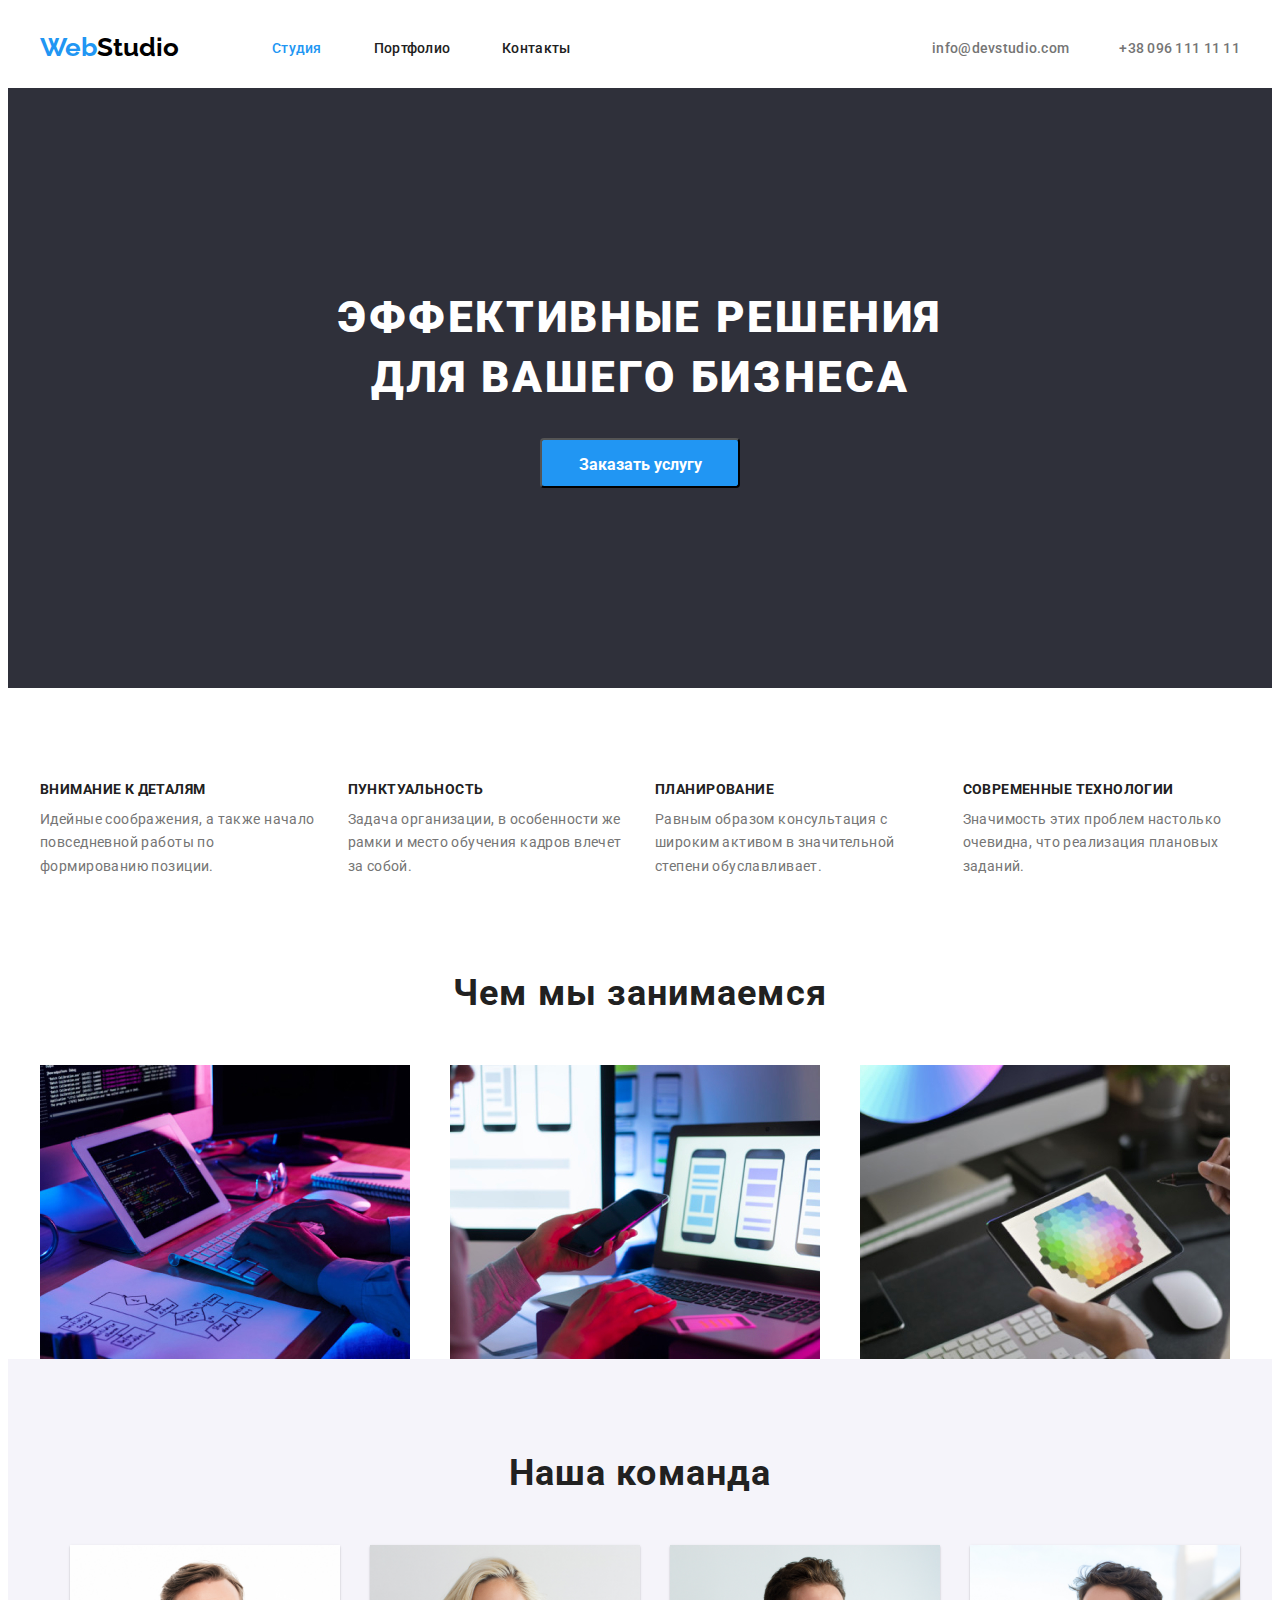
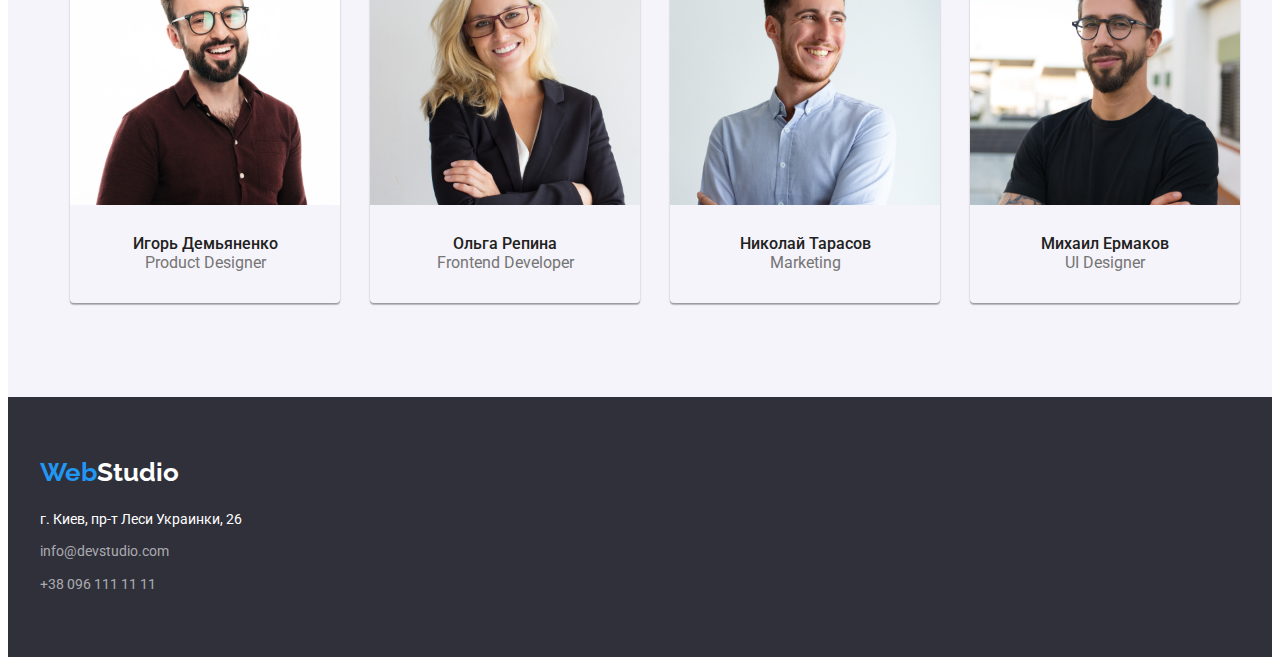
==== commit 4e6707a4: "поправки від ментора" ====
--- a/index.html
+++ b/index.html
@@ -38,10 +38,10 @@
         </ul>
       </nav>
       <ul class="contact-head list ">
-        <li>
+        <li class="mail-contact">
           <a class=" mail-link-head link " href="mailto:info@devstudio.com">info@devstudio.com</a>
         </li>
-        <li>
+        <li class="mail-contact">
           <a class=" tel-link-head link " href="tel:+380961111111">+38 096 111 11 11</a>
         </li>
       </ul>
@@ -67,7 +67,7 @@
 
         <h2 class="visually-hidden">Наши особенности</h2>
 
-        <ul class="list">
+        <ul class="list list-advant">
 
           <li class="features">
             <h3 class="features-title">Внимание к деталям</h3>
@@ -174,10 +174,10 @@
   <!--CONTACTS-->
   <footer class="footer-info">
     <div class="container">
-      <div>
-        <a class="link logo dark-logo logo-footer " href="./index.html">
-          <span class="logo-color">Web</span>Studio </a>
-      </div>
+
+      <a class="link logo dark-logo logo-footer " href="./index.html">
+        <span class="logo-color">Web</span>Studio </a>
+
 
       <address class="contact">
         <ul class="list address-map">
--- a/css/styles.css
+++ b/css/styles.css
@@ -42,6 +42,8 @@
 
 img {
   display: block;
+  max-width: 100%;
+  height: auto;
 }
 .header {
   padding-top: 24px;
@@ -130,6 +132,10 @@
   align-items: center;
   margin-left: auto;
 }
+
+.mail-contact:not(:last-child) {
+  margin-right: 50px;
+}
 .nav-link {
   padding-top: 32px;
   padding-bottom: 32px;
@@ -156,7 +162,6 @@
   line-height: 1.14;
   letter-spacing: 0.02em;
   color: var(--gray-color);
-  margin-right: 51px;
 }
 
 .mail-link-head:hover,
@@ -233,7 +238,9 @@
   padding-top: 94px;
   padding-bottom: 94px;
 }
-
+.list-advant {
+  margin-left: -30px;
+}
 .list {
   display: flex;
 }
@@ -265,12 +272,10 @@
 
 /* ========ABOUT======== */
 .list-about {
-  padding-bottom: 94px;
   margin-left: -30px;
 }
 .title-about {
   margin-bottom: 50px;
-  padding-top: 94px;
 }
 .img-about {
   flex-basis: calc(100% / 3 - 30px);
@@ -281,6 +286,7 @@
 /* =========OUR TEAM========= */
 .team-list-content {
   padding-top: 30px;
+  padding-bottom: 30px;
   text-align: center;
 }
 
@@ -290,6 +296,10 @@
 .team-img {
   flex-basis: calc(100% / 4 - 30px);
   margin-left: 30px;
+
+  box-shadow: 0px 1px 3px rgba(0, 0, 0, 0.12), 0px 1px 1px rgba(0, 0, 0, 0.14),
+    0px 2px 1px rgba(0, 0, 0, 0.2);
+  border-radius: 0px 0px 4px 4px;
 }
 .our-team {
   background: #f5f4fa;
@@ -303,7 +313,6 @@
   font-size: 16px;
   line-height: 1.18;
   color: var(--secondary-color);
-  padding-bottom: 10px;
 }
 .position {
   font-family: var(--main-font);
@@ -379,7 +388,12 @@
   padding-top: 94px;
 }
 .element-button {
-  height: 38px;
+  box-shadow: 0px 3px 1px rgba(0, 0, 0, 0.1), 0px 1px 2px rgba(0, 0, 0, 0.08),
+    0px 2px 2px rgba(0, 0, 0, 0.12);
+  color: var(--secondary-color);
+  background: #f5f4fa;
+}
+.element-button:not(:last-child) {
   margin-right: 8px;
 }
 .filters {
@@ -390,10 +404,11 @@
   text-align: center;
   letter-spacing: 0.03em;
   border-radius: 4px;
-  box-shadow: 0px 3px 1px rgba(0, 0, 0, 0.1), 0px 1px 2px rgba(0, 0, 0, 0.08),
-    0px 2px 2px rgba(0, 0, 0, 0.12);
-  color: var(--secondary-color);
-  background: #f5f4fa;
+
+  padding-top: 6px;
+  padding-right: 22px;
+  padding-bottom: 6px;
+  padding-left: 22px;
 }
 .filters:hover,
 .filters:focus {
@@ -406,23 +421,21 @@
 /* =============END BUTTON=========== */
 
 /* ===========PORT FOTO============== */
-img {
-  max-width: 100%;
-  height: auto;
+
+.pad-container {
+  padding-bottom: 94px;
 }
 .card-set {
-  padding-bottom: 94px;
   flex-wrap: wrap;
   margin-left: -30px;
   margin-top: -30px;
 }
 
 .card-foto {
-  flex-basis: calc(100% / 3 - 30);
+  flex-basis: calc(100% / 3 - 30px);
   margin-left: 30px;
   margin-top: 30px;
 
-  /* margin-left: -30px; */
   justify-content: center;
   border-top-left-radius: 1px;
   border-top-right-radius: 1px;
